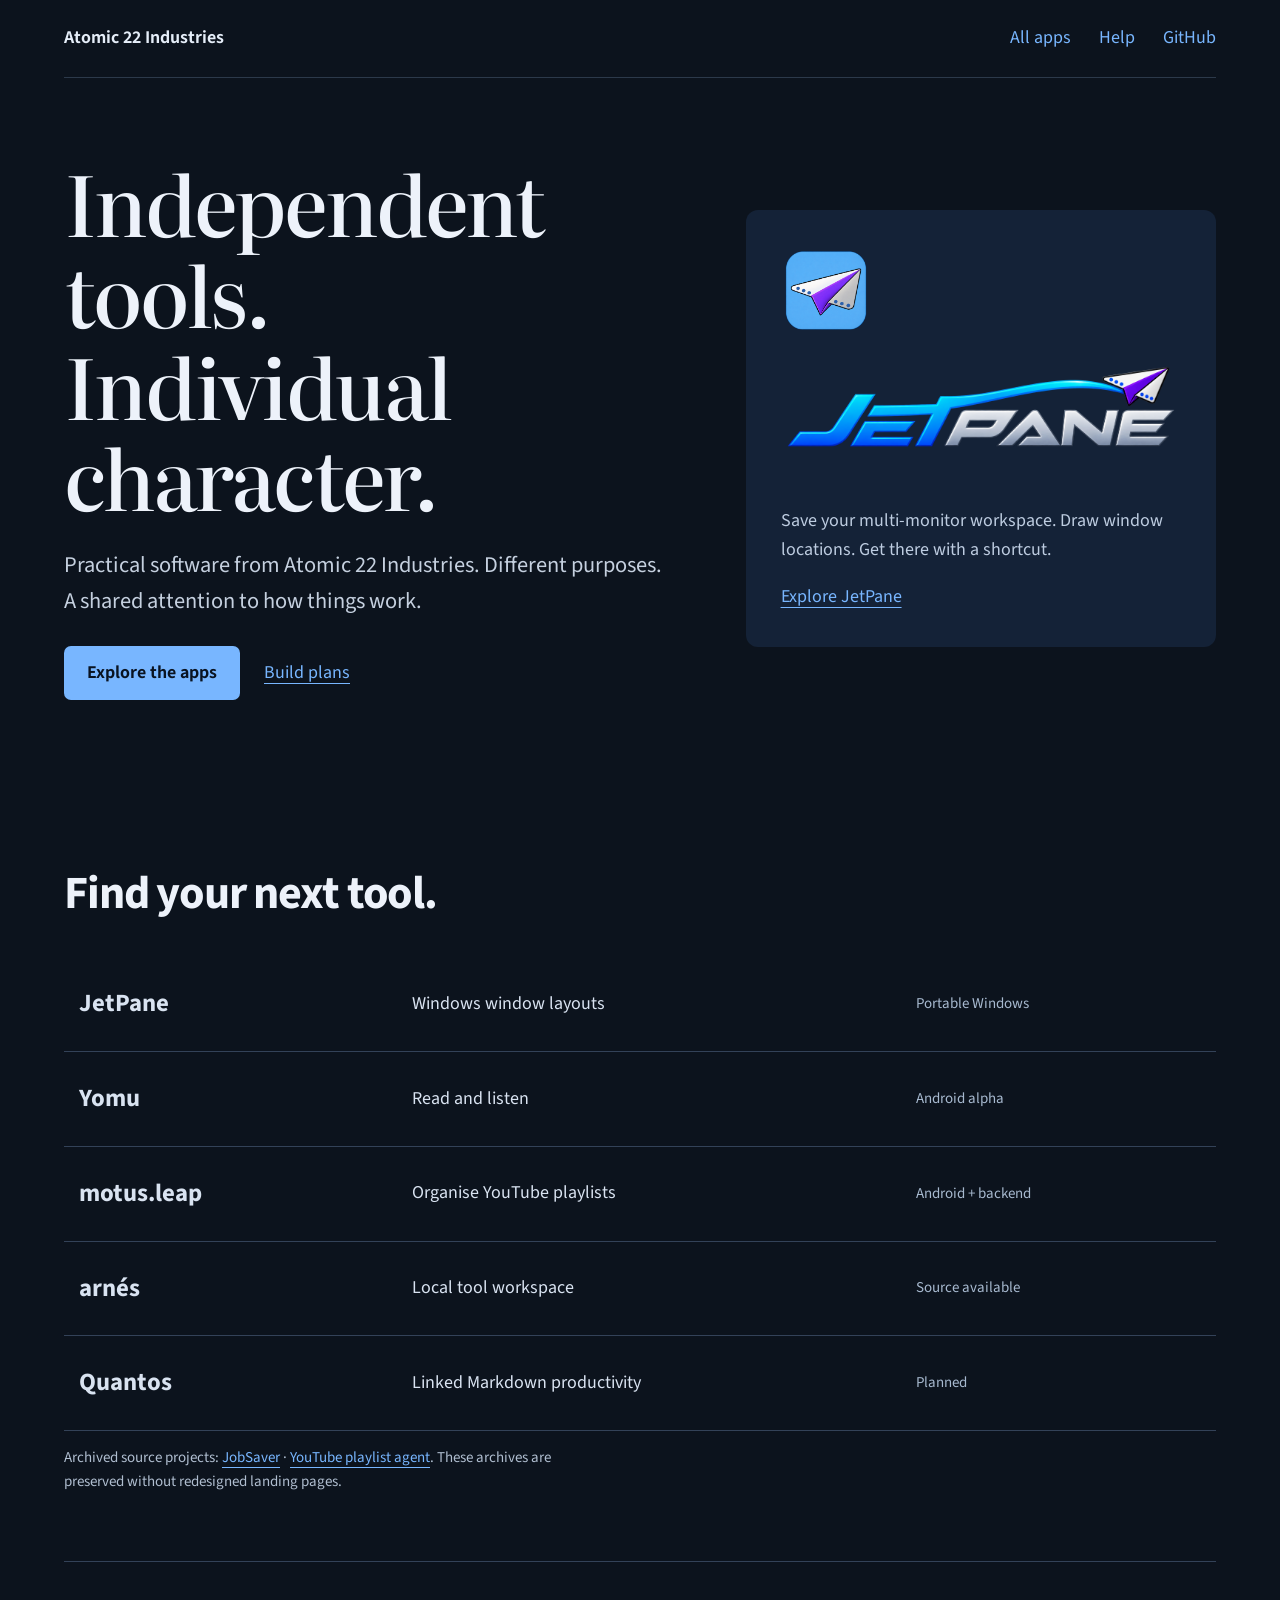
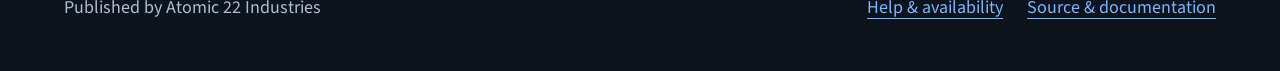
==== docs/apps/index.html @ 47b65d2c "Publish distinct dark Atomic 22 landing pages with approved branding" ====
<!doctype html><html lang="en"><head><meta charset="utf-8"><meta name="viewport" content="width=device-width,initial-scale=1"><meta name="publisher" content="Atomic 22 Industries"><meta name="description" content="Atomic 22 Industries — tools from Atomic 22 Industries. Features, documentation and project availability."><meta name="theme-color" content="#0c131d"><title>Atomic 22 Industries · Atomic 22 Industries</title><link rel="stylesheet" href="style.css"></head><body><a class="skip" href="#main">Skip to content</a><header><a class="publisher" href="https://dave-patrick.github.io/JetPane/apps/">Atomic 22 Industries</a><nav aria-label="Main navigation"><a href="https://dave-patrick.github.io/JetPane/apps/">All apps</a><a href="help.html">Help</a><a href="https://github.com/dave-patrick/Notes">GitHub</a></nav></header><main id="main"><section class="directory"><div><h1>Independent tools.<br>Individual character.</h1><p class="lead">Practical software from Atomic 22 Industries. Different purposes. A shared attention to how things work.</p><div class="actions"><a class="button" href="#projects">Explore the apps</a><a href="https://github.com/dave-patrick/Quantos/blob/main/BUILD-PLAN.md">Build plans</a></div></div><aside class="directory-preview"><img class="icon" src="assets/JetPane-icon.png" alt=""><img class="wordmark" src="assets/JetPane-wordmark.png" alt="JetPane"><p>Save your multi-monitor workspace. Draw window locations. Get there with a shortcut.</p><a href="https://dave-patrick.github.io/JetPane/">Explore JetPane</a></aside></section><section id="projects"><h2>Find your next tool.</h2><a class="project-row" href="https://dave-patrick.github.io/JetPane/"><strong>JetPane</strong><span>Windows window layouts</span><small>Portable Windows</small></a><a class="project-row" href="https://dave-patrick.github.io/yomu/"><strong>Yomu</strong><span>Read and listen</span><small>Android alpha</small></a><a class="project-row" href="https://dave-patrick.github.io/motus.leap/"><strong>motus.leap</strong><span>Organise YouTube playlists</span><small>Android + backend</small></a><a class="project-row" href="https://dave-patrick.github.io/arnes-control-center/"><strong>arnés</strong><span>Local tool workspace</span><small>Source available</small></a><a class="project-row" href="https://dave-patrick.github.io/Quantos/"><strong>Quantos</strong><span>Linked Markdown productivity</span><small>Planned</small></a><p class="status">Archived source projects: <a href="https://github.com/dave-patrick/jobsaver">JobSaver</a> · <a href="https://github.com/dave-patrick/yt_playlist_agent">YouTube playlist agent</a>. These archives are preserved without redesigned landing pages.</p></section></main><footer><span>Published by Atomic 22 Industries</span><div class="resources"><a href="help.html">Help &amp; availability</a><a href="https://github.com/dave-patrick/Notes">Source &amp; documentation</a></div></footer></body></html>
---- docs/apps/style.css ----
@font-face{font-family:Source;src:url(assets/fonts/SourceSans3.ttf)}*{box-sizing:border-box}html{color-scheme:dark;scroll-behavior:smooth}body{margin:0;background:#0c131d;color:#edf2fa;font:18px/1.6 Source,sans-serif;--accent:#78b6ff;--muted:#b0bed0}a{color:var(--accent);text-underline-offset:5px}a:hover{color:#fff}button{font:inherit;cursor:pointer}a:focus-visible,button:focus-visible{outline:3px solid var(--accent);outline-offset:5px}::selection{background:#3466a1;color:white}header,main,footer{width:min(1320px,90%);margin:auto}header{display:flex;align-items:center;justify-content:space-between;gap:20px;padding:24px 0;border-bottom:1px solid #2c394a}header a{text-decoration:none}nav{display:flex;gap:28px;flex-wrap:wrap}header .publisher{color:#e5edf8;font-weight:650}h1,h2,h3{line-height:1.1;text-wrap:balance}h1{font-size:clamp(3rem,6.5vw,6rem);letter-spacing:-.035em;margin:26px 0}h2{font-size:clamp(2rem,3.6vw,3.7rem);letter-spacing:-.025em}h3{font-size:1.5rem}p{max-width:70ch}.lead{font-size:1.4rem;color:#c5d0df;max-width:65ch}.brandline{display:flex;align-items:center;gap:20px;margin:42px 0 12px}.brandline .icon{width:64px;height:64px;object-fit:contain}.wordmark{width:260px;max-height:105px;object-fit:contain;object-position:left center}.actions{display:flex;gap:24px;align-items:center;flex-wrap:wrap;margin:26px 0}.button,button{display:inline-block;padding:12px 22px;background:var(--accent);color:#091321;border:1px solid transparent;border-radius:7px;font-weight:650;text-decoration:none}.button:hover,button:hover{background:#bedcff;color:#091321}.status,figcaption,.caption{font-size:.94rem;color:var(--muted)}section{padding:52px 0}figure{margin:0}img{max-width:100%;height:auto}.stage{border:1px solid #334258;border-radius:12px;overflow:hidden;background:#111d2b}.stage-head{padding:15px 24px;border-bottom:1px solid #334258;display:flex;justify-content:space-between;gap:16px;align-items:center}.stage-body{padding:32px}.details{display:grid;grid-template-columns:1fr 1fr;gap:64px;border-top:1px solid #334258;margin-top:60px}.details article{padding:20px 0}.download{border-top:1px solid #334258}.resources{display:flex;gap:24px;flex-wrap:wrap}.gallery{display:flex;gap:32px;align-items:flex-start;margin:40px 0}.gallery figure{max-width:320px}.gallery img{max-height:550px;object-fit:contain;object-position:left}.gallery.wide figure{max-width:none;width:100%}.gallery.wide img{max-height:none;width:100%}footer{border-top:1px solid #334258;padding:32px 0 48px;color:var(--muted);display:flex;justify-content:space-between;gap:25px;flex-wrap:wrap}.skip{position:absolute;left:10px;top:-80px}.skip:focus{top:10px}.reading h1{font-family:Literata,serif;text-align:center;font-weight:500}.reading>.lead{text-align:center;margin:0 auto 38px}.reading-panel{display:grid;grid-template-columns:2fr 1fr}.prose{padding:42px;font:24px/1.8 Literata,serif}.sentence{border-radius:3px}.sentence.active{background:#254a70}.queue{padding:28px;border-left:1px solid #334258}.queue button{background:transparent;color:#d6e2f1;display:block;text-align:left;width:100%;padding:20px 10px;border-bottom:1px solid #334258;border-radius:0}.queue button[aria-pressed=true]{color:var(--accent);background:#1c2e42}.reading-controls{display:flex;align-items:center;gap:20px;padding:24px 40px;border-top:1px solid #334258}.board{display:grid;grid-template-columns:1fr 1fr 1fr}.lane{padding:26px;border-right:1px solid #334258}.lane:last-child{border:0}.video{padding:20px 0;border-bottom:1px solid #334258}.video small{display:block;color:var(--muted)}.video button{margin-top:16px}.motus .wordmark{width:330px;max-height:170px}.motus h1{font-family:Lexend,Source,sans-serif}.panorama{width:100%;display:block}.modules{display:grid;grid-template-columns:1fr 2fr;gap:60px;margin:55px 0}.module-buttons button{display:block;width:100%;text-align:left;background:transparent;color:#bdcce0;border-bottom:1px solid #334258;border-radius:0;padding:20px}.module-buttons button[aria-pressed=true]{color:var(--accent);background:#18293d}.plan{display:grid;grid-template-columns:1fr 1fr;gap:60px}.node-map{display:grid;grid-template-columns:1fr 1fr;gap:35px;padding:40px}.node-map button{background:#17263b;color:#e1dcff;border:1px solid #796fa2;padding:30px}.node-map button[aria-pressed=true]{background:#3b315c}.plan pre{white-space:pre-wrap;padding:30px;background:#111d2b;border:1px solid #334258;border-radius:12px;min-height:290px;color:#d0c8ee}.badge{display:inline-block;padding:5px 12px;border:1px solid #9e91c4;color:#d5c7ff;border-radius:5px}.directory{display:grid;grid-template-columns:1.3fr 1fr;gap:70px}.directory h1{font-family:Literata,serif;font-weight:500}.project-row{display:grid;grid-template-columns:1.1fr 1.7fr 1fr;gap:20px;padding:27px 15px;border-bottom:1px solid #334258;text-decoration:none;color:#d9e3f1;align-items:center}.project-row:hover{background:#17273b}.project-row strong{font-size:1.55rem}.project-row small{color:#a7b9cf}.directory-preview{padding:35px;background:#142237;border-radius:12px;align-self:center}.directory-preview .wordmark{width:100%;max-height:150px}.directory-preview .icon{width:90px}.directory-preview p{color:#bdcce0}.help{max-width:880px}.help h1{font-size:3.4rem}.help section{padding:24px 0}.help li{margin:12px 0}@font-face{font-family:Literata;src:url(assets/fonts/Literata.ttf)}@media(max-width:760px){header{align-items:flex-start;flex-direction:column}nav{gap:20px}section{padding:30px 0}h1{font-size:3.2rem}.reading-panel,.board,.details,.modules,.plan,.directory{grid-template-columns:1fr;gap:20px}.queue{border-left:0;border-top:1px solid #334258}.prose{font-size:20px;padding:24px}.lane{border-right:0;border-bottom:1px solid #334258}.project-row{grid-template-columns:1fr 1.3fr}.project-row small{grid-column:2}.gallery{flex-wrap:wrap}.stage-body,.node-map{padding:20px}.directory-preview{order:-1}.wordmark{max-width:65vw}.reading-controls{padding:20px;flex-wrap:wrap}}@media(prefers-reduced-motion:reduce){html{scroll-behavior:auto}}
h3{line-height:1.35}.lane h2,.queue h2{font-size:1.5rem;line-height:1.35}.stage h2{margin-top:12px}button:disabled{cursor:default;background:#263b52;color:#c2d1e2}

header .brand{width:220px;max-height:85px;object-fit:contain}.help>h1{margin-top:50px}.help>nav{margin-bottom:35px}.help p{max-width:70ch}
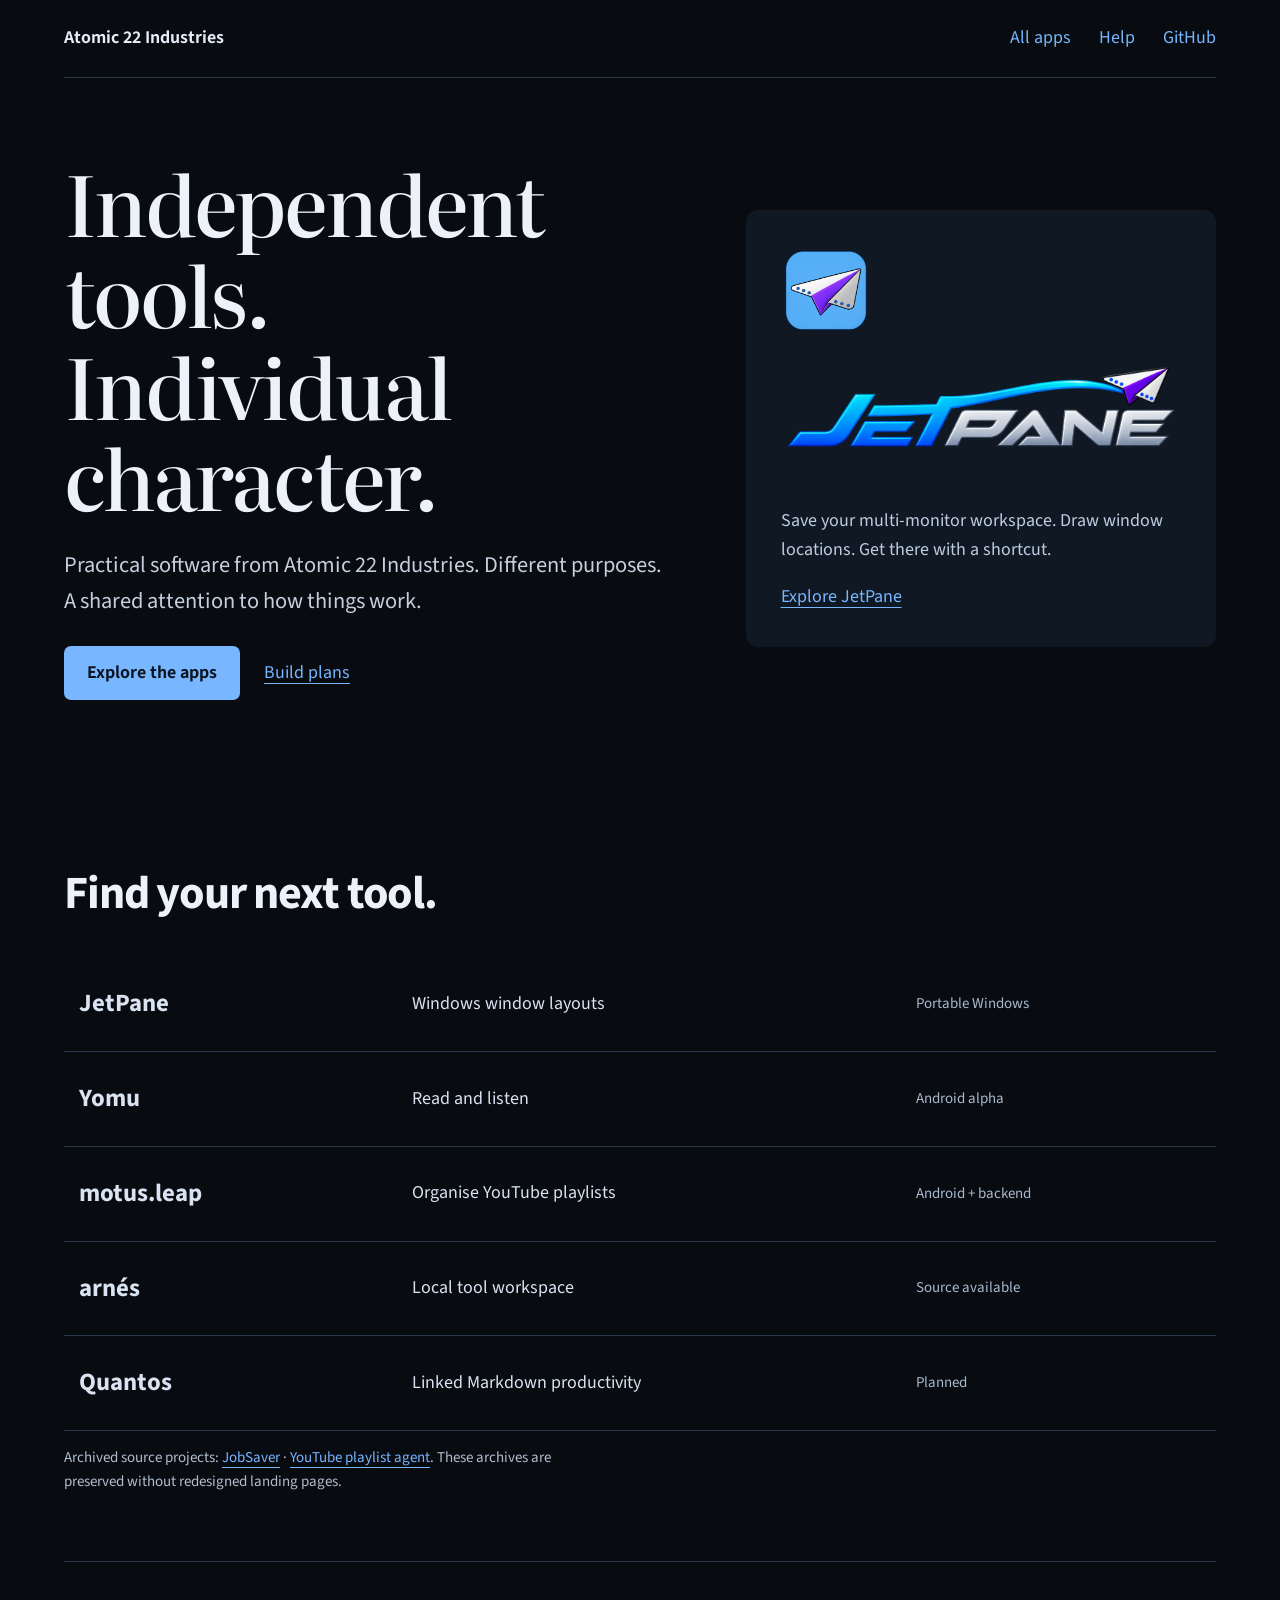
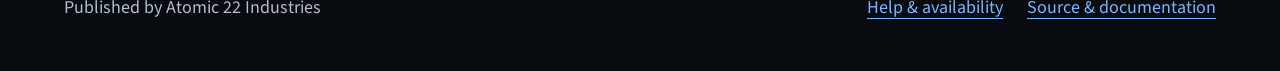
==== commit 8e7b0b98: "Deepen Atomic 22 directory charcoal theme and refresh cached CSS" ====
--- a/docs/apps/index.html
+++ b/docs/apps/index.html
@@ -1 +1 @@
-<!doctype html><html lang="en"><head><meta charset="utf-8"><meta name="viewport" content="width=device-width,initial-scale=1"><meta name="publisher" content="Atomic 22 Industries"><meta name="description" content="Atomic 22 Industries — tools from Atomic 22 Industries. Features, documentation and project availability."><meta name="theme-color" content="#0c131d"><title>Atomic 22 Industries · Atomic 22 Industries</title><link rel="stylesheet" href="style.css"></head><body><a class="skip" href="#main">Skip to content</a><header><a class="publisher" href="https://dave-patrick.github.io/JetPane/apps/">Atomic 22 Industries</a><nav aria-label="Main navigation"><a href="https://dave-patrick.github.io/JetPane/apps/">All apps</a><a href="help.html">Help</a><a href="https://github.com/dave-patrick/Notes">GitHub</a></nav></header><main id="main"><section class="directory"><div><h1>Independent tools.<br>Individual character.</h1><p class="lead">Practical software from Atomic 22 Industries. Different purposes. A shared attention to how things work.</p><div class="actions"><a class="button" href="#projects">Explore the apps</a><a href="https://github.com/dave-patrick/Quantos/blob/main/BUILD-PLAN.md">Build plans</a></div></div><aside class="directory-preview"><img class="icon" src="assets/JetPane-icon.png" alt=""><img class="wordmark" src="assets/JetPane-wordmark.png" alt="JetPane"><p>Save your multi-monitor workspace. Draw window locations. Get there with a shortcut.</p><a href="https://dave-patrick.github.io/JetPane/">Explore JetPane</a></aside></section><section id="projects"><h2>Find your next tool.</h2><a class="project-row" href="https://dave-patrick.github.io/JetPane/"><strong>JetPane</strong><span>Windows window layouts</span><small>Portable Windows</small></a><a class="project-row" href="https://dave-patrick.github.io/yomu/"><strong>Yomu</strong><span>Read and listen</span><small>Android alpha</small></a><a class="project-row" href="https://dave-patrick.github.io/motus.leap/"><strong>motus.leap</strong><span>Organise YouTube playlists</span><small>Android + backend</small></a><a class="project-row" href="https://dave-patrick.github.io/arnes-control-center/"><strong>arnés</strong><span>Local tool workspace</span><small>Source available</small></a><a class="project-row" href="https://dave-patrick.github.io/Quantos/"><strong>Quantos</strong><span>Linked Markdown productivity</span><small>Planned</small></a><p class="status">Archived source projects: <a href="https://github.com/dave-patrick/jobsaver">JobSaver</a> · <a href="https://github.com/dave-patrick/yt_playlist_agent">YouTube playlist agent</a>. These archives are preserved without redesigned landing pages.</p></section></main><footer><span>Published by Atomic 22 Industries</span><div class="resources"><a href="help.html">Help &amp; availability</a><a href="https://github.com/dave-patrick/Notes">Source &amp; documentation</a></div></footer></body></html>+<!doctype html><html lang="en"><head><meta charset="utf-8"><meta name="viewport" content="width=device-width,initial-scale=1"><meta name="publisher" content="Atomic 22 Industries"><meta name="description" content="Atomic 22 Industries — tools from Atomic 22 Industries. Features, documentation and project availability."><meta name="theme-color" content="#080b10"><title>Atomic 22 Industries · Atomic 22 Industries</title><link rel="stylesheet" href="style.css?v=atomic-dark-2"></head><body><a class="skip" href="#main">Skip to content</a><header><a class="publisher" href="https://dave-patrick.github.io/JetPane/apps/">Atomic 22 Industries</a><nav aria-label="Main navigation"><a href="https://dave-patrick.github.io/JetPane/apps/">All apps</a><a href="help.html">Help</a><a href="https://github.com/dave-patrick/Notes">GitHub</a></nav></header><main id="main"><section class="directory"><div><h1>Independent tools.<br>Individual character.</h1><p class="lead">Practical software from Atomic 22 Industries. Different purposes. A shared attention to how things work.</p><div class="actions"><a class="button" href="#projects">Explore the apps</a><a href="https://github.com/dave-patrick/Quantos/blob/main/BUILD-PLAN.md">Build plans</a></div></div><aside class="directory-preview"><img class="icon" src="assets/JetPane-icon.png" alt=""><img class="wordmark" src="assets/JetPane-wordmark.png" alt="JetPane"><p>Save your multi-monitor workspace. Draw window locations. Get there with a shortcut.</p><a href="https://dave-patrick.github.io/JetPane/">Explore JetPane</a></aside></section><section id="projects"><h2>Find your next tool.</h2><a class="project-row" href="https://dave-patrick.github.io/JetPane/"><strong>JetPane</strong><span>Windows window layouts</span><small>Portable Windows</small></a><a class="project-row" href="https://dave-patrick.github.io/yomu/"><strong>Yomu</strong><span>Read and listen</span><small>Android alpha</small></a><a class="project-row" href="https://dave-patrick.github.io/motus.leap/"><strong>motus.leap</strong><span>Organise YouTube playlists</span><small>Android + backend</small></a><a class="project-row" href="https://dave-patrick.github.io/arnes-control-center/"><strong>arnés</strong><span>Local tool workspace</span><small>Source available</small></a><a class="project-row" href="https://dave-patrick.github.io/Quantos/"><strong>Quantos</strong><span>Linked Markdown productivity</span><small>Planned</small></a><p class="status">Archived source projects: <a href="https://github.com/dave-patrick/jobsaver">JobSaver</a> · <a href="https://github.com/dave-patrick/yt_playlist_agent">YouTube playlist agent</a>. These archives are preserved without redesigned landing pages.</p></section></main><footer><span>Published by Atomic 22 Industries</span><div class="resources"><a href="help.html">Help &amp; availability</a><a href="https://github.com/dave-patrick/Notes">Source &amp; documentation</a></div></footer></body></html>
--- a/docs/apps/style.css
+++ b/docs/apps/style.css
@@ -2,3 +2,7 @@
 h3{line-height:1.35}.lane h2,.queue h2{font-size:1.5rem;line-height:1.35}.stage h2{margin-top:12px}button:disabled{cursor:default;background:#263b52;color:#c2d1e2}
 
 header .brand{width:220px;max-height:85px;object-fit:contain}.help>h1{margin-top:50px}.help>nav{margin-bottom:35px}.help p{max-width:70ch}
+
+/* Atomic 22 directory: explicit charcoal theme, independent of device appearance. */
+html,body{background:#080b10;color:#edf2fa;color-scheme:dark}.directory-preview{background:#101923}.project-row:hover{background:#142235}header,footer,.project-row{border-color:#293748}
+
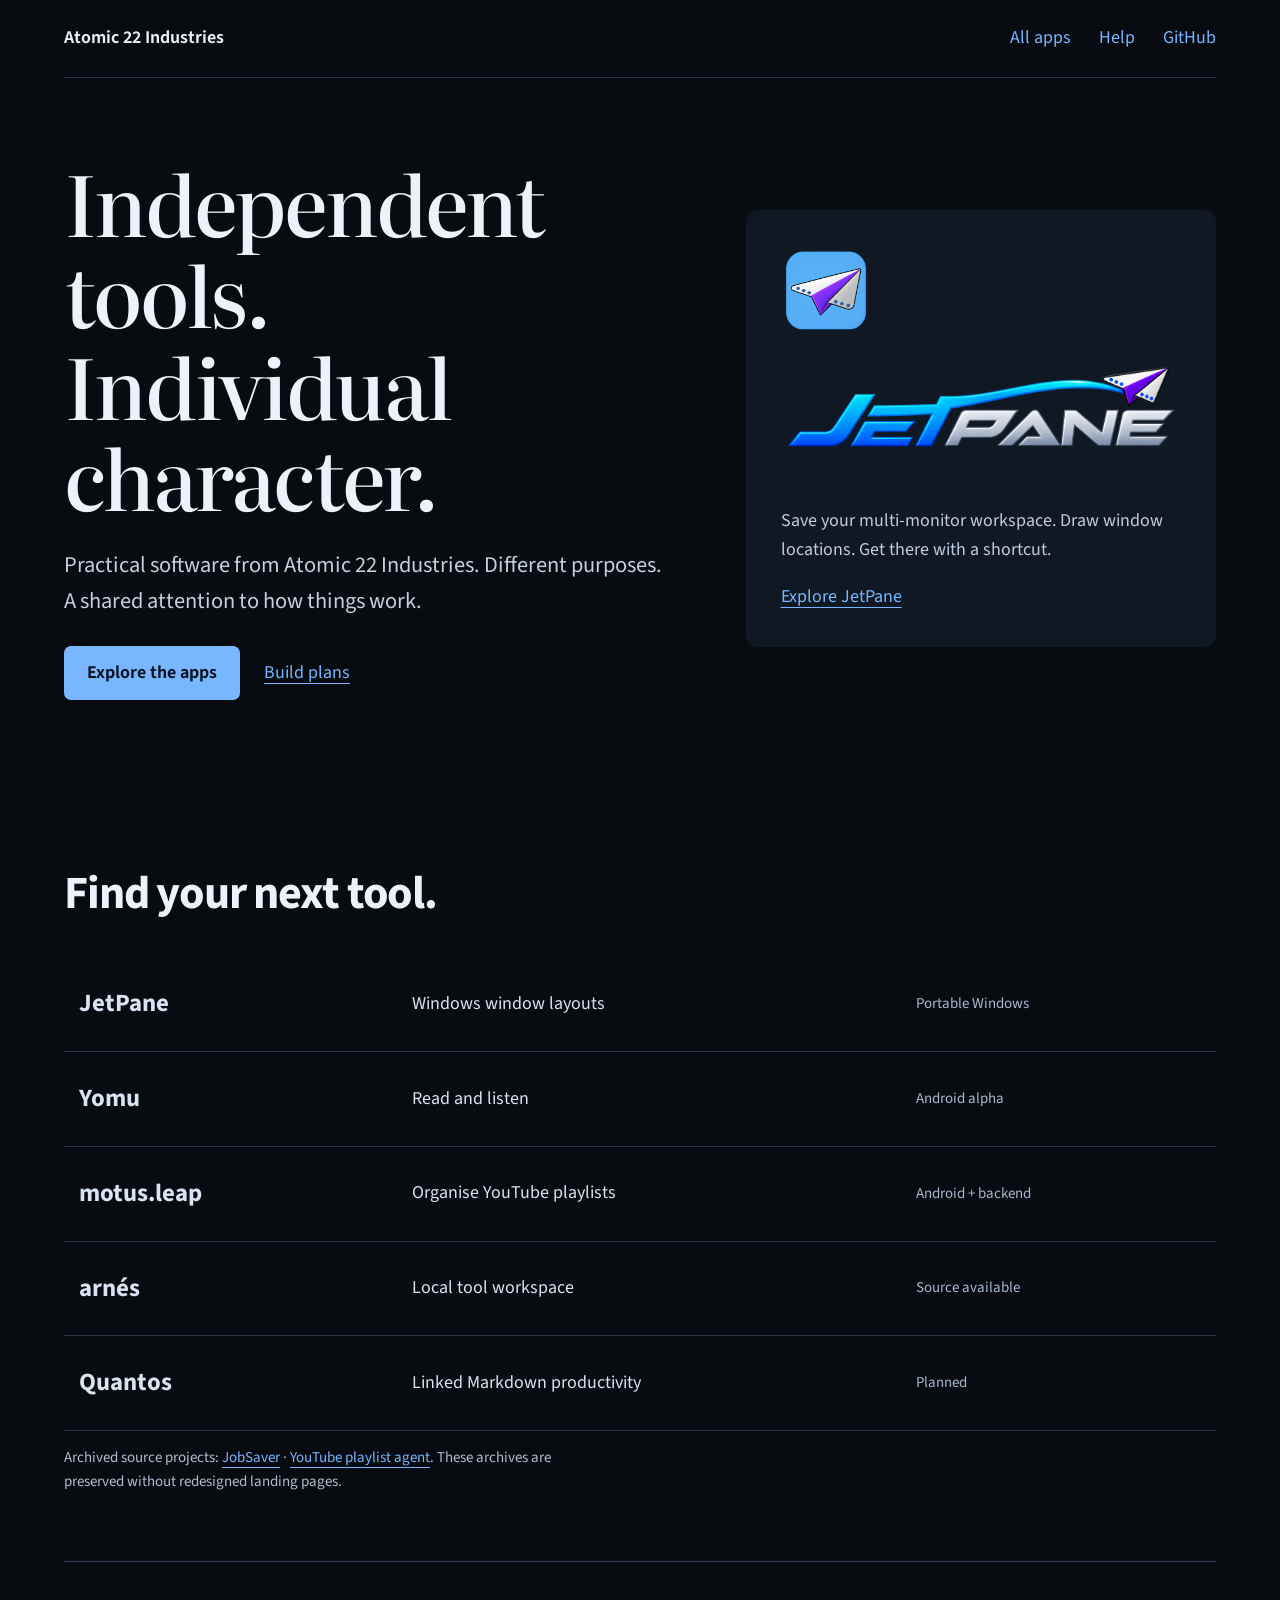
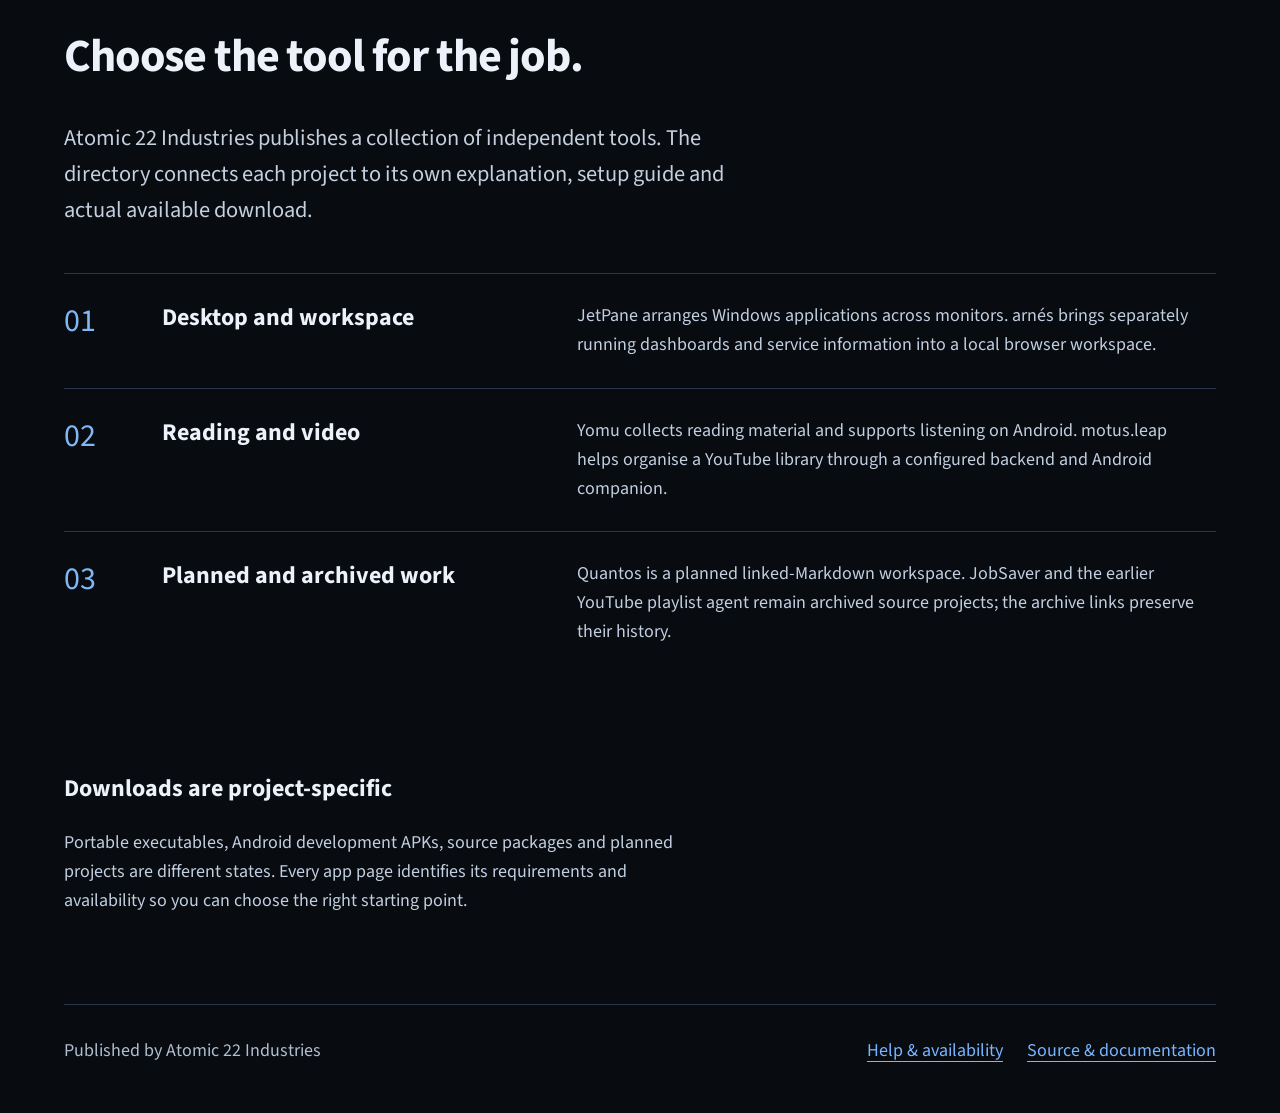
==== commit 589c911a: "Restore approved visual direction and explain app workflows" ====
--- a/docs/apps/index.html
+++ b/docs/apps/index.html
@@ -1 +1 @@
-<!doctype html><html lang="en"><head><meta charset="utf-8"><meta name="viewport" content="width=device-width,initial-scale=1"><meta name="publisher" content="Atomic 22 Industries"><meta name="description" content="Atomic 22 Industries — tools from Atomic 22 Industries. Features, documentation and project availability."><meta name="theme-color" content="#080b10"><title>Atomic 22 Industries · Atomic 22 Industries</title><link rel="stylesheet" href="style.css?v=atomic-dark-2"></head><body><a class="skip" href="#main">Skip to content</a><header><a class="publisher" href="https://dave-patrick.github.io/JetPane/apps/">Atomic 22 Industries</a><nav aria-label="Main navigation"><a href="https://dave-patrick.github.io/JetPane/apps/">All apps</a><a href="help.html">Help</a><a href="https://github.com/dave-patrick/Notes">GitHub</a></nav></header><main id="main"><section class="directory"><div><h1>Independent tools.<br>Individual character.</h1><p class="lead">Practical software from Atomic 22 Industries. Different purposes. A shared attention to how things work.</p><div class="actions"><a class="button" href="#projects">Explore the apps</a><a href="https://github.com/dave-patrick/Quantos/blob/main/BUILD-PLAN.md">Build plans</a></div></div><aside class="directory-preview"><img class="icon" src="assets/JetPane-icon.png" alt=""><img class="wordmark" src="assets/JetPane-wordmark.png" alt="JetPane"><p>Save your multi-monitor workspace. Draw window locations. Get there with a shortcut.</p><a href="https://dave-patrick.github.io/JetPane/">Explore JetPane</a></aside></section><section id="projects"><h2>Find your next tool.</h2><a class="project-row" href="https://dave-patrick.github.io/JetPane/"><strong>JetPane</strong><span>Windows window layouts</span><small>Portable Windows</small></a><a class="project-row" href="https://dave-patrick.github.io/yomu/"><strong>Yomu</strong><span>Read and listen</span><small>Android alpha</small></a><a class="project-row" href="https://dave-patrick.github.io/motus.leap/"><strong>motus.leap</strong><span>Organise YouTube playlists</span><small>Android + backend</small></a><a class="project-row" href="https://dave-patrick.github.io/arnes-control-center/"><strong>arnés</strong><span>Local tool workspace</span><small>Source available</small></a><a class="project-row" href="https://dave-patrick.github.io/Quantos/"><strong>Quantos</strong><span>Linked Markdown productivity</span><small>Planned</small></a><p class="status">Archived source projects: <a href="https://github.com/dave-patrick/jobsaver">JobSaver</a> · <a href="https://github.com/dave-patrick/yt_playlist_agent">YouTube playlist agent</a>. These archives are preserved without redesigned landing pages.</p></section></main><footer><span>Published by Atomic 22 Industries</span><div class="resources"><a href="help.html">Help &amp; availability</a><a href="https://github.com/dave-patrick/Notes">Source &amp; documentation</a></div></footer></body></html>+<!doctype html><html lang="en"><head><meta charset="utf-8"><meta name="viewport" content="width=device-width,initial-scale=1"><meta name="publisher" content="Atomic 22 Industries"><meta name="description" content="Atomic 22 Industries — tools from Atomic 22 Industries. Features, documentation and project availability."><meta name="theme-color" content="#080b10"><title>Atomic 22 Industries · Atomic 22 Industries</title><link rel="stylesheet" href="style.css?v=faithful-3"></head><body><a class="skip" href="#main">Skip to content</a><header><a class="publisher" href="https://dave-patrick.github.io/JetPane/apps/">Atomic 22 Industries</a><nav aria-label="Main navigation"><a href="https://dave-patrick.github.io/JetPane/apps/">All apps</a><a href="help.html">Help</a><a href="https://github.com/dave-patrick/Notes">GitHub</a></nav></header><main id="main"><section class="directory"><div><h1>Independent tools.<br>Individual character.</h1><p class="lead">Practical software from Atomic 22 Industries. Different purposes. A shared attention to how things work.</p><div class="actions"><a class="button" href="#projects">Explore the apps</a><a href="https://github.com/dave-patrick/Quantos/blob/main/BUILD-PLAN.md">Build plans</a></div></div><aside class="directory-preview"><img class="icon" src="assets/JetPane-icon.png" alt=""><img class="wordmark" src="assets/JetPane-wordmark.png" alt="JetPane"><p>Save your multi-monitor workspace. Draw window locations. Get there with a shortcut.</p><a href="https://dave-patrick.github.io/JetPane/">Explore JetPane</a></aside></section><section id="projects"><h2>Find your next tool.</h2><a class="project-row" href="https://dave-patrick.github.io/JetPane/"><strong>JetPane</strong><span>Windows window layouts</span><small>Portable Windows</small></a><a class="project-row" href="https://dave-patrick.github.io/yomu/"><strong>Yomu</strong><span>Read and listen</span><small>Android alpha</small></a><a class="project-row" href="https://dave-patrick.github.io/motus.leap/"><strong>motus.leap</strong><span>Organise YouTube playlists</span><small>Android + backend</small></a><a class="project-row" href="https://dave-patrick.github.io/arnes-control-center/"><strong>arnés</strong><span>Local tool workspace</span><small>Source available</small></a><a class="project-row" href="https://dave-patrick.github.io/Quantos/"><strong>Quantos</strong><span>Linked Markdown productivity</span><small>Planned</small></a><p class="status">Archived source projects: <a href="https://github.com/dave-patrick/jobsaver">JobSaver</a> · <a href="https://github.com/dave-patrick/yt_playlist_agent">YouTube playlist agent</a>. These archives are preserved without redesigned landing pages.</p></section><section class="explanation"><div class="explanation-intro"><h2>Choose the tool for the job.</h2><p class="lead">Atomic 22 Industries publishes a collection of independent tools. The directory connects each project to its own explanation, setup guide and actual available download.</p></div><ol class="walkthrough"><li><h3>Desktop and workspace</h3><p>JetPane arranges Windows applications across monitors. arnés brings separately running dashboards and service information into a local browser workspace.</p></li><li><h3>Reading and video</h3><p>Yomu collects reading material and supports listening on Android. motus.leap helps organise a YouTube library through a configured backend and Android companion.</p></li><li><h3>Planned and archived work</h3><p>Quantos is a planned linked-Markdown workspace. JobSaver and the earlier YouTube playlist agent remain archived source projects; the archive links preserve their history.</p></li></ol><div class="practical"><h3>Downloads are project-specific</h3><p>Portable executables, Android development APKs, source packages and planned projects are different states. Every app page identifies its requirements and availability so you can choose the right starting point.</p></div></section></main><footer><span>Published by Atomic 22 Industries</span><div class="resources"><a href="help.html">Help &amp; availability</a><a href="https://github.com/dave-patrick/Notes">Source &amp; documentation</a></div></footer></body></html>
--- a/docs/apps/style.css
+++ b/docs/apps/style.css
@@ -6,3 +6,5 @@
 /* Atomic 22 directory: explicit charcoal theme, independent of device appearance. */
 html,body{background:#080b10;color:#edf2fa;color-scheme:dark}.directory-preview{background:#101923}.project-row:hover{background:#142235}header,footer,.project-row{border-color:#293748}
 
+
+.explanation{border-top:1px solid #334258;padding:70px 0}.explanation-intro{max-width:900px}.explanation h2{margin-top:0}.walkthrough{counter-reset:walk;list-style:none;padding:0;margin:45px 0}.walkthrough li{counter-increment:walk;display:grid;grid-template-columns:70px 1fr 1.65fr;gap:28px;padding:28px 0;border-top:1px solid #29384c;align-items:start}.walkthrough li:before{content:counter(walk,decimal-leading-zero);font-size:2rem;line-height:1.2;color:#80b8f5}.walkthrough h3{margin:0;line-height:1.35}.walkthrough p{margin:0;color:#c2cfe0}.practical{max-width:900px;padding-top:25px}.practical h3{margin-top:28px}.practical p{color:#c2cfe0}@media(max-width:760px){.walkthrough li{grid-template-columns:42px 1fr;gap:15px}.walkthrough p{grid-column:2}.explanation{padding:40px 0}}
